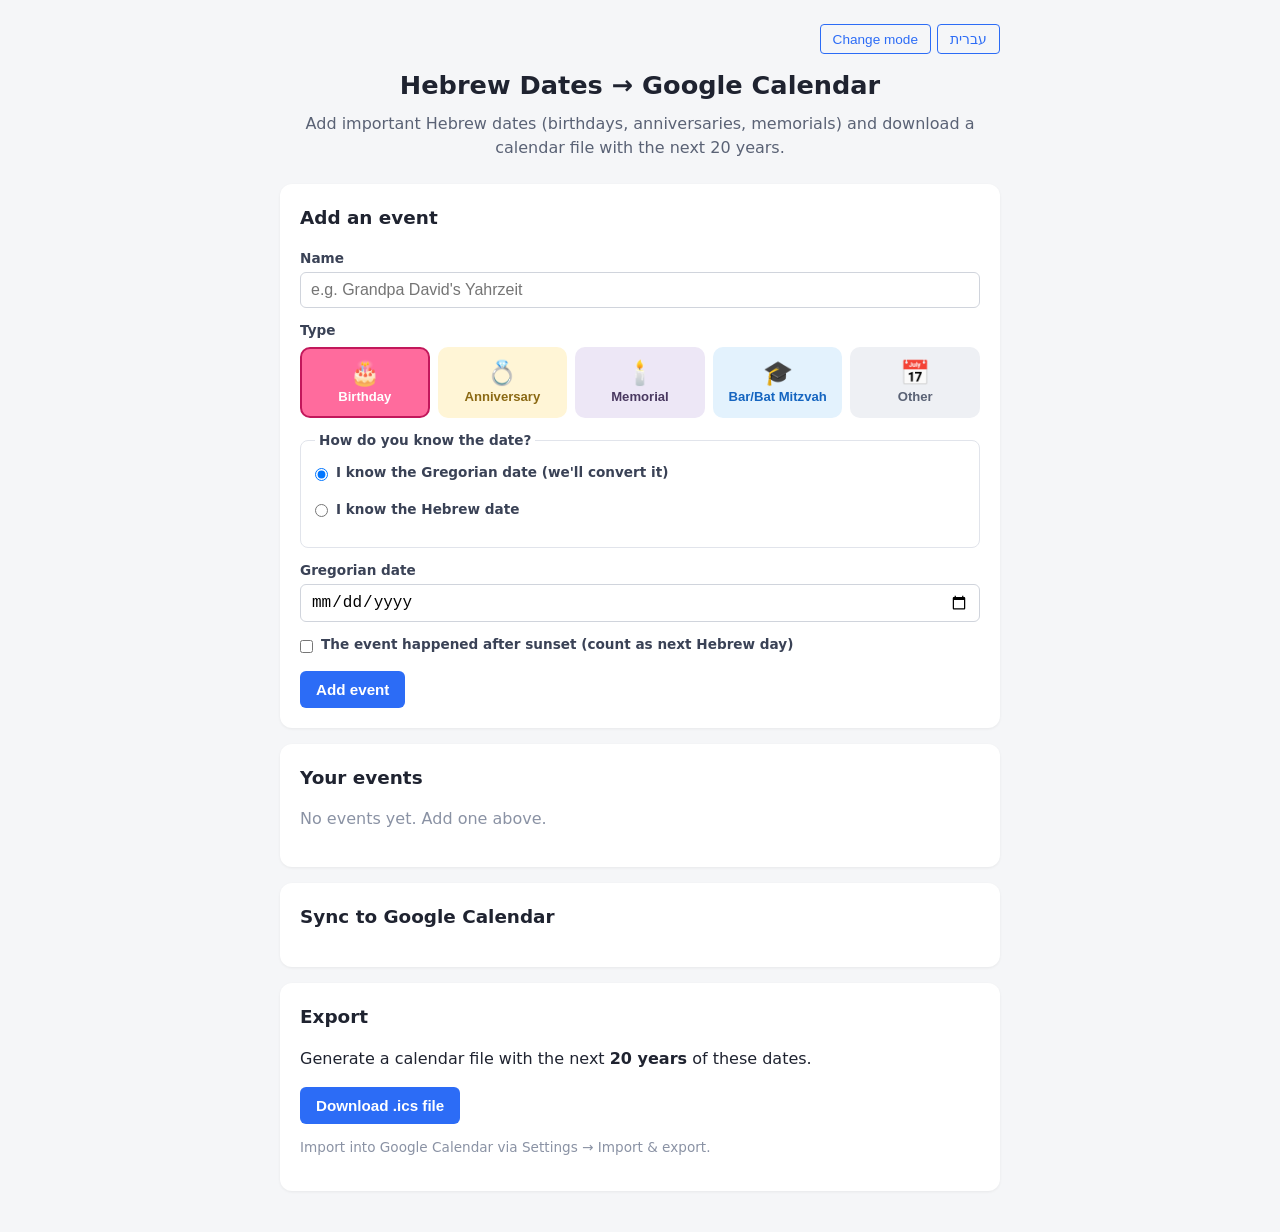
==== index.html @ 3ce381de "Initial commit: Hebrew Dates web app - Add/edit Hebrew dates (birthdays, anniversaries, yahrzeits, b" ====
<!DOCTYPE html>
<html lang="en">
<head>
  <meta charset="UTF-8" />
  <meta name="viewport" content="width=device-width, initial-scale=1.0" />
  <title data-i18n="title">Hebrew Dates → Google Calendar</title>
  <link rel="stylesheet" href="style.css" />
  <script src="https://accounts.google.com/gsi/client" async defer></script>
</head>
<body>
  <div id="welcome-modal" class="modal-backdrop" hidden>
    <div class="modal">
      <button id="modal-lang-toggle" class="modal-lang-toggle" type="button" data-i18n="langToggle">עברית</button>
      <h2 data-i18n="welcomeTitle">Welcome to Hebrew Dates</h2>
      <p data-i18n="welcomeDesc">Track Hebrew birthdays, anniversaries, yahrzeits, and bar/bat mitzvahs. Choose how to use the app:</p>
      <div class="welcome-options">
        <button class="welcome-btn" data-mode="google" type="button">
          <span class="welcome-icon">🔗</span>
          <span class="welcome-text">
            <strong data-i18n="connectMode">Connect with Google</strong>
            <span class="welcome-desc" data-i18n="connectModeDesc">Sync events to your Google Calendar. Access from any device.</span>
          </span>
        </button>
        <button class="welcome-btn" data-mode="anonymous" type="button">
          <span class="welcome-icon">👤</span>
          <span class="welcome-text">
            <strong data-i18n="anonymousMode">Continue without account</strong>
            <span class="welcome-desc" data-i18n="anonymousModeDesc">Just download an ICS file. Events live only in this browser.</span>
          </span>
        </button>
      </div>
    </div>
  </div>

  <main>
    <header>
      <div class="header-actions">
        <button id="switch-mode-btn" class="lang-toggle mode-switch" type="button" data-i18n="changeMode">Change mode</button>
        <button id="lang-toggle" class="lang-toggle" type="button" data-i18n="langToggle">עברית</button>
      </div>
      <h1 data-i18n="title">Hebrew Dates → Google Calendar</h1>
      <p class="sub" data-i18n="subtitle">Add important Hebrew dates (birthdays, anniversaries, memorials) and download a calendar file with the next 20 years.</p>
    </header>

    <section class="card">
      <h2 data-i18n="addEvent">Add an event</h2>
      <form id="event-form">
        <label>
          <span data-i18n="name">Name</span>
          <input type="text" id="name" data-i18n-placeholder="namePlaceholder" placeholder="e.g. Grandpa David's Yahrzeit" required />
        </label>

        <div class="type-field">
          <span class="field-label" data-i18n="type">Type</span>
          <div class="type-buttons" id="type-buttons">
            <button type="button" class="type-btn active" data-type="birthday">
              <span class="icon">🎂</span>
              <span data-i18n="typeBirthday">Birthday</span>
            </button>
            <button type="button" class="type-btn" data-type="anniversary">
              <span class="icon">💍</span>
              <span data-i18n="typeAnniversary">Anniversary</span>
            </button>
            <button type="button" class="type-btn" data-type="memorial">
              <span class="icon">🕯️</span>
              <span data-i18n="typeMemorial">Memorial</span>
            </button>
            <button type="button" class="type-btn" data-type="bar_mitzvah">
              <span class="icon">🎓</span>
              <span data-i18n="typeBarMitzvah">Bar/Bat Mitzvah</span>
            </button>
            <button type="button" class="type-btn" data-type="other">
              <span class="icon">📅</span>
              <span data-i18n="typeOther">Other</span>
            </button>
          </div>
          <input type="hidden" id="type" value="birthday" />
        </div>

        <label id="gender-field" hidden>
          <span data-i18n="gender">Gender</span>
          <select id="gender">
            <option value="boy" data-i18n="genderBoy">Boy (Bar Mitzvah, age 13)</option>
            <option value="girl" data-i18n="genderGirl">Girl (Bat Mitzvah, age 12)</option>
          </select>
        </label>

        <p id="bar-mitzvah-hint" class="hint" hidden data-i18n="barMitzvahHint">Enter the child's date of birth. We'll calculate the Bar Mitzvah date and the Shabbat Bar Mitzvah.</p>

        <fieldset>
          <legend data-i18n="howKnow">How do you know the date?</legend>
          <label class="inline">
            <input type="radio" name="mode" value="gregorian" checked />
            <span data-i18n="modeGregorian">I know the Gregorian date (we'll convert it)</span>
          </label>
          <label class="inline">
            <input type="radio" name="mode" value="hebrew" />
            <span data-i18n="modeHebrew">I know the Hebrew date</span>
          </label>
        </fieldset>

        <div id="gregorian-input">
          <label>
            <span data-i18n="gregorianDate">Gregorian date</span>
            <input type="date" id="gregorian-date" />
          </label>
          <label class="inline">
            <input type="checkbox" id="after-sunset" />
            <span data-i18n="afterSunset">The event happened after sunset (count as next Hebrew day)</span>
          </label>
        </div>

        <div id="hebrew-input" hidden>
          <div class="row">
            <label>
              <span data-i18n="day">Day</span>
              <select id="hebrew-day"></select>
            </label>
            <label>
              <span data-i18n="month">Month</span>
              <select id="hebrew-month">
                <option value="Tishrei" data-i18n="mTishrei">Tishrei</option>
                <option value="Cheshvan" data-i18n="mCheshvan">Cheshvan</option>
                <option value="Kislev" data-i18n="mKislev">Kislev</option>
                <option value="Tevet" data-i18n="mTevet">Tevet</option>
                <option value="Shvat" data-i18n="mShvat">Shvat</option>
                <option value="Adar" data-i18n="mAdar">Adar (or Adar II in leap years)</option>
                <option value="Adar I" data-i18n="mAdarI">Adar I (leap years only)</option>
                <option value="Nisan" data-i18n="mNisan">Nisan</option>
                <option value="Iyyar" data-i18n="mIyyar">Iyyar</option>
                <option value="Sivan" data-i18n="mSivan">Sivan</option>
                <option value="Tamuz" data-i18n="mTamuz">Tamuz</option>
                <option value="Av" data-i18n="mAv">Av</option>
                <option value="Elul" data-i18n="mElul">Elul</option>
              </select>
            </label>
          </div>
          <label>
            <span>
              <span data-i18n="hebrewYear">Hebrew year</span>
              <span id="year-optional" class="muted small" data-i18n="optional">(optional)</span>
              <span id="year-required" class="required-tag small" data-i18n="required" hidden>(required)</span>
            </span>
            <input type="text" id="hebrew-year" data-i18n-placeholder="yearPlaceholder" placeholder='e.g. תשפ"ו or 5786' />
            <span id="year-preview" class="muted small"></span>
          </label>
        </div>

        <button type="submit" data-i18n="submit">Add event</button>
      </form>
    </section>

    <section class="card">
      <h2 data-i18n="yourEvents">Your events</h2>
      <ul id="event-list"></ul>
      <p id="empty-msg" class="muted" data-i18n="empty">No events yet. Add one above.</p>
    </section>

    <section class="card" id="sync-card">
      <h2 data-i18n="googleSync">Sync to Google Calendar</h2>

      <div id="gcal-connect" hidden>
        <button id="connect-btn" type="button" data-i18n="connectGoogle">Connect Google Calendar</button>
      </div>

      <div id="gcal-connected" hidden>
        <p class="muted small">
          <span data-i18n="connectedStatus">✓ Connected to Google.</span>
          <a href="#" id="disconnect-btn" data-i18n="disconnect">Disconnect</a>
        </p>
        <label>
          <span data-i18n="calendarName">Calendar name</span>
          <input type="text" id="calendar-name-input" />
        </label>

        <div class="calendars-section">
          <div class="calendars-header">
            <span class="field-label" data-i18n="existingCalendars">Calendars in your Google account</span>
            <button id="refresh-cals-btn" class="link-btn" type="button" title="Refresh">↻</button>
          </div>
          <ul id="calendar-list" class="calendar-list"></ul>
          <p id="calendar-list-empty" class="muted small" data-i18n="noCalendarsYet" hidden>No calendars yet — clicking "Sync now" will create one.</p>
        </div>

        <button id="sync-btn" type="button" data-i18n="syncNow">Sync now</button>
        <p id="sync-status" class="muted small"></p>

        <div class="share-section">
          <div class="calendars-header">
            <span class="field-label" data-i18n="shareCalendar">Share calendar</span>
          </div>
          <p class="muted small" data-i18n="shareDesc">Invite friends/family. They'll get an email to add this calendar to their Google Calendar.</p>
          <div class="share-form">
            <input type="email" id="share-email" placeholder="email@example.com" />
            <select id="share-role">
              <option value="reader" data-i18n="roleReader">Can view</option>
              <option value="writer" data-i18n="roleWriter">Can edit</option>
            </select>
            <button id="share-btn" type="button" data-i18n="shareBtn">Share</button>
          </div>
          <ul id="share-list" class="share-list"></ul>
          <p id="share-status" class="muted small"></p>
        </div>
      </div>
    </section>

    <section class="card">
      <h2 data-i18n="export">Export</h2>
      <p data-i18n="exportDesc">Generate a calendar file with the next <strong>20 years</strong> of these dates.</p>
      <button id="download-btn" type="button" data-i18n="downloadBtn">Download .ics file</button>
      <p class="muted small" data-i18n="importHint">Import into Google Calendar via Settings → Import & export.</p>
    </section>
  </main>

  <script type="module" src="app.js"></script>
</body>
</html>
---- style.css ----
* { box-sizing: border-box; }

[hidden] { display: none !important; }

.modal-backdrop {
  position: fixed;
  inset: 0;
  background: #f5f6f8;
  display: flex;
  align-items: center;
  justify-content: center;
  z-index: 1000;
  padding: 16px;
}

.modal {
  background: #fff;
  border-radius: 14px;
  padding: 28px;
  max-width: 480px;
  width: 100%;
  box-shadow: 0 10px 30px rgba(0,0,0,0.08);
  position: relative;
}

.modal-lang-toggle {
  position: absolute;
  top: 12px;
  inset-inline-end: 12px;
  background: transparent;
  color: #2c6cf6;
  border: 1px solid #2c6cf6;
  padding: 4px 10px;
  font-size: 0.8rem;
  cursor: pointer;
  border-radius: 4px;
  font-weight: 500;
}

.modal-lang-toggle:hover {
  background: #2c6cf6;
  color: #fff;
}

.modal h2 {
  margin: 0 0 10px;
  font-size: 1.3rem;
}

.modal p {
  margin: 0 0 18px;
  color: #5a6275;
}

.welcome-options {
  display: grid;
  gap: 10px;
}

.welcome-btn {
  display: flex;
  align-items: flex-start;
  gap: 14px;
  text-align: start;
  padding: 14px 16px;
  border-radius: 10px;
  border: 2px solid #e1e4eb;
  background: #fff;
  cursor: pointer;
  font-size: 0.95rem;
  font-weight: 500;
  color: inherit;
  transition: all 0.15s;
}

.welcome-btn:hover {
  border-color: #2c6cf6;
  background: #f5f8ff;
  transform: translateY(-1px);
}

.welcome-icon {
  font-size: 1.5rem;
  line-height: 1;
}

.welcome-text {
  display: flex;
  flex-direction: column;
  gap: 2px;
}

.welcome-text strong {
  font-weight: 700;
  color: #2c6cf6;
}

.welcome-desc {
  font-size: 0.85rem;
  font-weight: 400;
  color: #5a6275;
}

.header-actions {
  align-self: flex-end;
  display: flex;
  gap: 6px;
  margin-bottom: 12px;
}

body {
  font-family: -apple-system, BlinkMacSystemFont, "Segoe UI", system-ui, sans-serif;
  background: #f5f6f8;
  color: #1f2330;
  margin: 0;
  padding: 24px 16px;
  line-height: 1.5;
}

main {
  max-width: 720px;
  margin: 0 auto;
}

header {
  display: flex;
  flex-direction: column;
  margin-bottom: 24px;
}

.lang-toggle {
  background: transparent;
  color: #2c6cf6;
  border: 1px solid #2c6cf6;
  padding: 6px 12px;
  font-size: 0.85rem;
  font-weight: 500;
  border-radius: 4px;
}

.lang-toggle:hover {
  background: #2c6cf6;
  color: #fff;
}

header h1,
header .sub {
  text-align: center;
}

header h1 {
  margin: 0 0 8px;
  font-size: 1.6rem;
}

.sub {
  margin: 0;
  color: #5a6275;
}

.card {
  background: #fff;
  border-radius: 12px;
  padding: 20px;
  margin-bottom: 16px;
  box-shadow: 0 1px 3px rgba(0,0,0,0.06);
}

.card h2 {
  margin: 0 0 16px;
  font-size: 1.15rem;
}

label {
  display: block;
  margin-bottom: 12px;
}

label > span {
  display: block;
  font-size: 0.85rem;
  font-weight: 600;
  margin-bottom: 4px;
  color: #3a4256;
}

label.inline {
  display: flex;
  align-items: center;
  gap: 8px;
  font-weight: normal;
}

label.inline input {
  margin: 0;
}

input[type="text"],
input[type="email"],
input[type="date"],
input[type="number"],
select {
  width: 100%;
  padding: 8px 10px;
  border: 1px solid #d0d4dc;
  border-radius: 6px;
  font-size: 1rem;
  background: #fff;
}

fieldset {
  border: 1px solid #e1e4eb;
  border-radius: 8px;
  padding: 12px 14px;
  margin: 0 0 12px;
}

fieldset legend {
  font-size: 0.85rem;
  font-weight: 600;
  color: #3a4256;
  padding: 0 4px;
}

.row {
  display: flex;
  gap: 12px;
}

.row label {
  flex: 1;
}

button {
  background: #2c6cf6;
  color: #fff;
  border: none;
  border-radius: 6px;
  padding: 10px 16px;
  font-size: 0.95rem;
  font-weight: 600;
  cursor: pointer;
}

button:hover {
  background: #1d57d3;
}

#event-list {
  list-style: none;
  padding: 0;
  margin: 0;
}

#event-list li {
  display: flex;
  justify-content: space-between;
  align-items: center;
  padding: 10px 0;
  border-bottom: 1px solid #eef0f4;
}

#event-list li:last-child {
  border-bottom: none;
}

.event-info {
  display: flex;
  flex-direction: column;
}

.event-name {
  font-weight: 600;
}

.event-meta {
  font-size: 0.85rem;
  color: #5a6275;
}

.delete-btn {
  background: transparent;
  color: #c0392b;
  font-weight: 500;
  padding: 4px 8px;
}

.delete-btn:hover {
  background: #fdecea;
}

.muted {
  color: #8a92a4;
}

.small {
  font-size: 0.85rem;
}

.type-field {
  margin-bottom: 12px;
}

.field-label {
  display: block;
  font-size: 0.85rem;
  font-weight: 600;
  margin-bottom: 6px;
  color: #3a4256;
}

.type-buttons {
  display: grid;
  grid-template-columns: repeat(auto-fit, minmax(110px, 1fr));
  gap: 8px;
}

.type-btn {
  padding: 12px 6px;
  display: flex;
  flex-direction: column;
  align-items: center;
  gap: 4px;
  border: 2px solid transparent;
  border-radius: 10px;
  font-size: 0.82rem;
  font-weight: 600;
  cursor: pointer;
  transition: transform 0.1s, box-shadow 0.15s;
  background: #f5f6f8;
  color: #3a4256;
  text-align: center;
  line-height: 1.15;
  min-height: 70px;
}

.type-btn:hover {
  transform: translateY(-1px);
  box-shadow: 0 2px 8px rgba(0,0,0,0.08);
}

.type-btn .icon {
  font-size: 1.5rem;
  line-height: 1;
}

.type-btn[data-type="birthday"]      { background: #ffe4ec; color: #c2185b; }
.type-btn[data-type="anniversary"]   { background: #fff5d6; color: #8b6914; }
.type-btn[data-type="memorial"]      { background: #ede7f6; color: #4a3961; }
.type-btn[data-type="bar_mitzvah"]   { background: #e3f2fd; color: #1565c0; }
.type-btn[data-type="other"]         { background: #eef0f4; color: #5a6275; }

.type-btn[data-type="birthday"].active    { background: #ff6b9d; color: #fff; border-color: #c2185b; }
.type-btn[data-type="anniversary"].active { background: #d4a017; color: #fff; border-color: #8b6914; }
.type-btn[data-type="memorial"].active    { background: #6c5b7b; color: #fff; border-color: #4a3961; }
.type-btn[data-type="bar_mitzvah"].active { background: #4a90e2; color: #fff; border-color: #1565c0; }
.type-btn[data-type="other"].active       { background: #7f8c8d; color: #fff; border-color: #5a6275; }

.hint {
  background: #fff8e1;
  border-inline-start: 3px solid #ffc107;
  padding: 8px 12px;
  margin: 0 0 16px;
  font-size: 0.9rem;
  border-radius: 4px;
  color: #5a4a00;
}

.event-sub {
  padding-inline-start: 12px;
  border-inline-start: 2px solid #e1e4eb;
  margin-top: 2px;
}

#year-preview {
  display: block;
  margin-top: 4px;
  min-height: 1.1em;
}

.required-tag {
  color: #c0392b;
  font-weight: 600;
}

.setup-steps {
  margin: 4px 0 0;
  padding-inline-start: 20px;
}

.setup-steps li {
  margin-bottom: 4px;
  line-height: 1.4;
}

.setup-steps code {
  background: #f0eada;
  padding: 1px 5px;
  border-radius: 3px;
  font-size: 0.88em;
}

#sync-status:not(:empty) {
  margin-top: 10px;
  padding: 6px 10px;
  background: #eef5ff;
  border-radius: 4px;
}

.calendars-section {
  margin-bottom: 12px;
}

.calendars-header {
  display: flex;
  justify-content: space-between;
  align-items: center;
  margin-bottom: 6px;
}

.link-btn {
  background: transparent;
  color: #2c6cf6;
  border: none;
  padding: 2px 6px;
  font-size: 1rem;
  cursor: pointer;
}

.link-btn:hover {
  background: #eef5ff;
}

.calendar-list {
  list-style: none;
  padding: 0;
  margin: 0;
  border: 1px solid #e1e4eb;
  border-radius: 6px;
  max-height: 220px;
  overflow-y: auto;
}

.calendar-list li {
  padding: 8px 12px;
  display: flex;
  align-items: center;
  gap: 8px;
  cursor: pointer;
  border-bottom: 1px solid #eef0f4;
}

.calendar-list li:last-child {
  border-bottom: none;
}

.calendar-list li:hover {
  background: #f5f6f8;
}

.calendar-list li.active {
  background: #eef5ff;
  font-weight: 600;
}

.calendar-dot {
  width: 10px;
  height: 10px;
  border-radius: 50%;
  flex-shrink: 0;
  background: #bbb;
}

.calendar-name-text {
  flex: 1;
}

.calendar-badge {
  font-size: 0.75rem;
  background: #2c6cf6;
  color: #fff;
  padding: 1px 8px;
  border-radius: 10px;
  font-weight: 600;
}

.share-section {
  margin-top: 18px;
  padding-top: 16px;
  border-top: 1px solid #eef0f4;
}

.share-form {
  display: grid;
  grid-template-columns: minmax(0, 1fr) auto auto;
  gap: 8px;
  align-items: stretch;
  margin-bottom: 8px;
}

.share-form select {
  min-width: 110px;
}

.share-list {
  list-style: none;
  padding: 0;
  margin: 8px 0 0;
}

.share-list li {
  display: flex;
  align-items: center;
  gap: 8px;
  padding: 6px 0;
  border-bottom: 1px solid #eef0f4;
}

.share-list li:last-child {
  border-bottom: none;
}

.share-email {
  flex: 1;
  word-break: break-all;
}

.share-role-tag {
  font-size: 0.75rem;
  color: #5a6275;
  background: #eef0f4;
  padding: 1px 8px;
  border-radius: 10px;
}

/* RTL adjustments */
html[dir="rtl"] body {
  font-family: -apple-system, BlinkMacSystemFont, "Segoe UI", "Arial Hebrew", "David", system-ui, sans-serif;
}

html[dir="rtl"] input[type="date"] {
  direction: ltr;
  text-align: right;
}
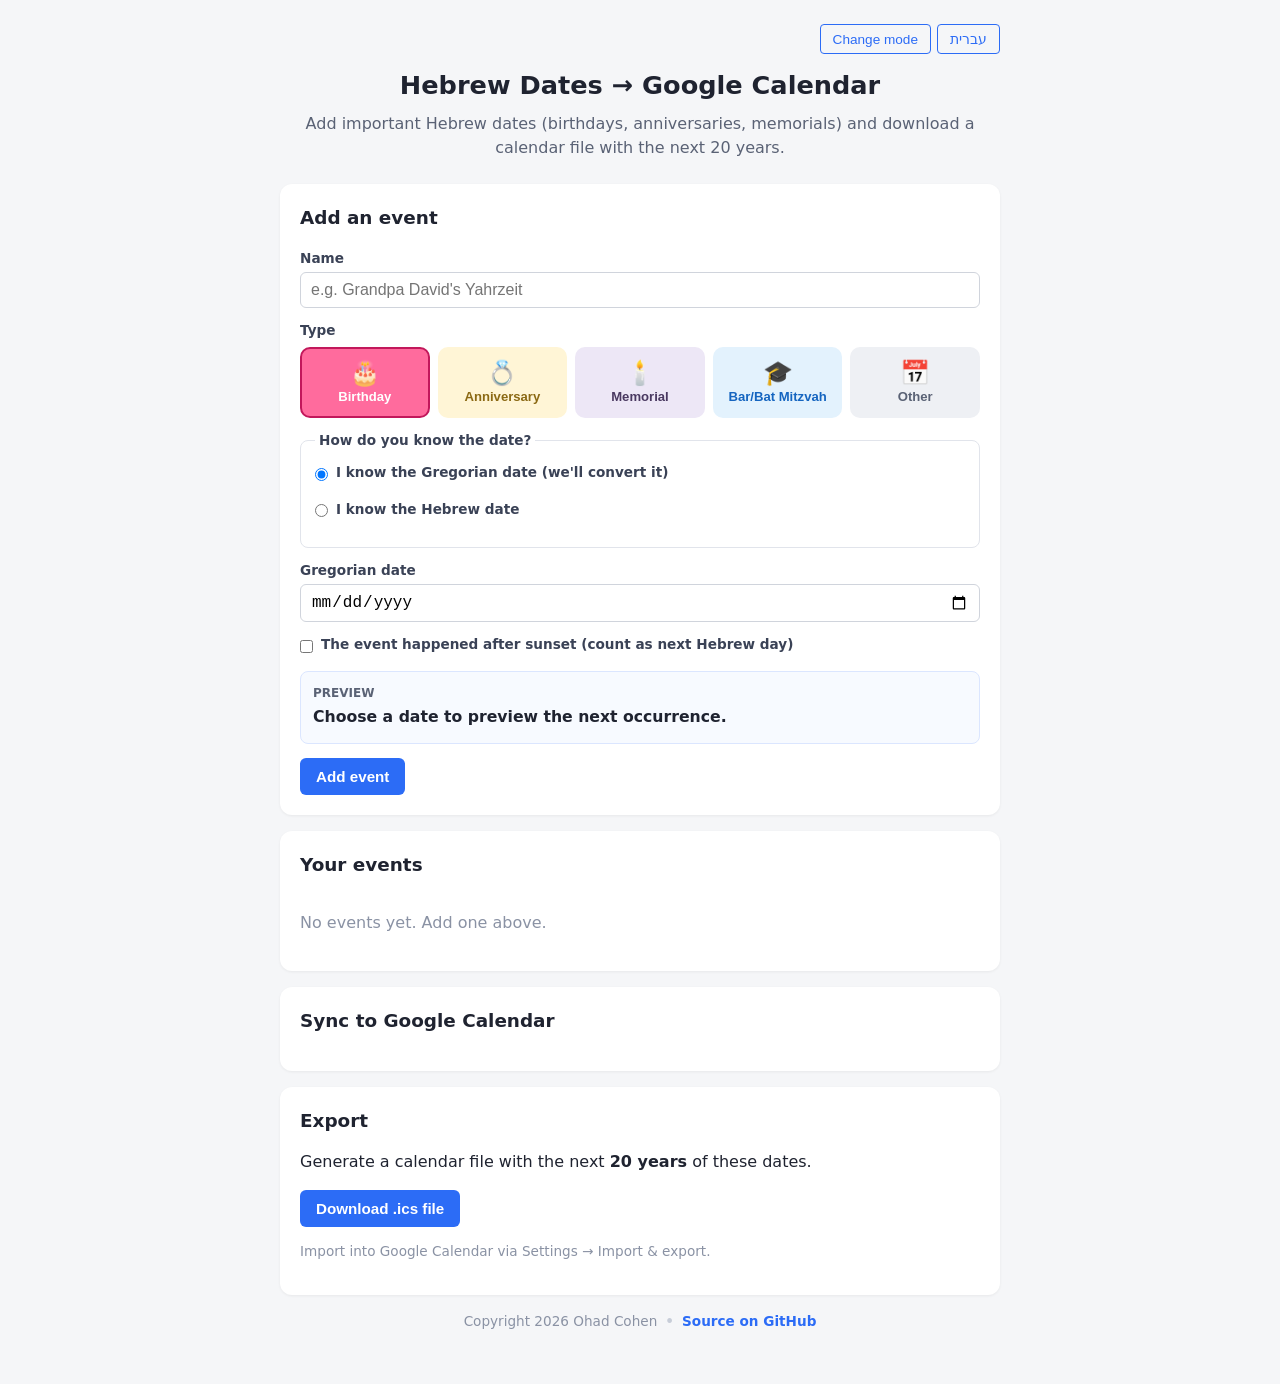
==== commit 36847741: "Polish event preview and calendar UX" ====
--- a/index.html
+++ b/index.html
@@ -146,7 +146,16 @@
           </label>
         </div>
 
-        <button type="submit" data-i18n="submit">Add event</button>
+        <div id="event-preview" class="event-preview" aria-live="polite">
+          <span class="preview-label" data-i18n="previewLabel">Preview</span>
+          <strong id="event-preview-title" data-i18n="previewEmpty">Choose a date to preview the next occurrence.</strong>
+          <span id="event-preview-meta"></span>
+        </div>
+
+        <div class="form-actions">
+          <button type="submit" id="submit-btn">Add event</button>
+          <button type="button" id="cancel-edit-btn" class="link-btn" hidden data-i18n="cancelEdit">Cancel edit</button>
+        </div>
       </form>
     </section>
 
@@ -210,7 +219,17 @@
       <button id="download-btn" type="button" data-i18n="downloadBtn">Download .ics file</button>
       <p class="muted small" data-i18n="importHint">Import into Google Calendar via Settings → Import & export.</p>
     </section>
+
+    <footer class="app-footer">
+      <span data-i18n="copyrightLine">Copyright 2026 Ohad Cohen</span>
+      <a href="https://github.com/ohadc7/hebrew-dates-app" target="_blank" rel="noopener noreferrer" data-i18n="githubLink">Source on GitHub</a>
+    </footer>
   </main>
+
+  <div id="toast" class="toast" hidden>
+    <span id="toast-text"></span>
+    <button id="toast-action" type="button" class="link-btn"></button>
+  </div>
 
   <script type="module" src="app.js"></script>
 </body>
--- a/style.css
+++ b/style.css
@@ -250,14 +250,24 @@
   list-style: none;
   padding: 0;
   margin: 0;
-}
-
-#event-list li {
-  display: flex;
-  justify-content: space-between;
-  align-items: center;
-  padding: 10px 0;
-  border-bottom: 1px solid #eef0f4;
+  display: grid;
+  gap: 10px;
+}
+
+#event-list li.event-card {
+  display: grid;
+  grid-template-columns: minmax(0, 1fr) auto;
+  align-items: start;
+  gap: 12px;
+  padding: 12px;
+  border: 1px solid #e4e8f0;
+  border-radius: 8px;
+  background: #fbfcff;
+}
+
+#event-list .event-info {
+  flex: 1;
+  min-width: 0;
 }
 
 #event-list li:last-child {
@@ -267,15 +277,49 @@
 .event-info {
   display: flex;
   flex-direction: column;
+  gap: 2px;
+  position: relative;
+  padding-inline-start: 34px;
+}
+
+.event-icon {
+  position: absolute;
+  inset-inline-start: 0;
+  top: 1px;
+  display: grid;
+  place-items: center;
+  width: 26px;
+  height: 26px;
+  border-radius: 8px;
+  background: #eef5ff;
+  font-size: 1rem;
 }
 
 .event-name {
   font-weight: 600;
+  overflow-wrap: anywhere;
 }
 
 .event-meta {
   font-size: 0.85rem;
   color: #5a6275;
+}
+
+.event-next {
+  width: fit-content;
+  margin-top: 3px;
+  padding: 2px 8px;
+  border-radius: 999px;
+  background: #eaf7f0;
+  color: #276749;
+  font-size: 0.78rem;
+  font-weight: 600;
+}
+
+.event-actions {
+  display: flex;
+  align-items: center;
+  gap: 4px;
 }
 
 .delete-btn {
@@ -287,6 +331,55 @@
 
 .delete-btn:hover {
   background: #fdecea;
+}
+
+.edit-btn {
+  background: transparent;
+  color: #2c6cf6;
+  font-weight: 500;
+  padding: 4px 8px;
+}
+
+.edit-btn:hover {
+  background: #eef5ff;
+}
+
+.form-actions {
+  display: flex;
+  align-items: center;
+  gap: 10px;
+}
+
+.event-preview {
+  margin: 4px 0 14px;
+  padding: 12px;
+  border: 1px solid #dbe6ff;
+  border-radius: 8px;
+  background: #f7faff;
+  display: grid;
+  gap: 3px;
+}
+
+.preview-label {
+  color: #5a6275;
+  font-size: 0.75rem;
+  font-weight: 700;
+  text-transform: uppercase;
+  letter-spacing: 0;
+}
+
+#event-preview-title {
+  color: #1f2330;
+  font-size: 0.98rem;
+}
+
+#event-preview-title.preview-warning {
+  color: #9a3412;
+}
+
+#event-preview-meta {
+  color: #5a6275;
+  font-size: 0.86rem;
 }
 
 .muted {
@@ -533,6 +626,75 @@
   border-radius: 10px;
 }
 
+.toast {
+  position: fixed;
+  inset-inline: 16px;
+  bottom: 16px;
+  z-index: 1100;
+  max-width: 520px;
+  margin: 0 auto;
+  padding: 10px 12px;
+  border-radius: 8px;
+  background: #1f2330;
+  color: #fff;
+  box-shadow: 0 10px 24px rgba(0,0,0,0.18);
+  display: flex;
+  align-items: center;
+  justify-content: space-between;
+  gap: 12px;
+}
+
+.toast .link-btn {
+  color: #9ec5ff;
+  font-weight: 700;
+  white-space: nowrap;
+}
+
+.toast .link-btn:hover {
+  background: rgba(255,255,255,0.1);
+}
+
+.app-footer {
+  display: flex;
+  justify-content: center;
+  align-items: center;
+  flex-wrap: wrap;
+  gap: 8px;
+  margin: 10px 0 28px;
+  color: #8a92a4;
+  font-size: 0.85rem;
+}
+
+.app-footer a {
+  color: #2c6cf6;
+  font-weight: 600;
+  text-decoration: none;
+}
+
+.app-footer a:hover {
+  text-decoration: underline;
+}
+
+.app-footer a::before {
+  content: "•";
+  color: #c7cdd8;
+  margin-inline-end: 8px;
+}
+
+@media (max-width: 560px) {
+  #event-list li.event-card {
+    grid-template-columns: 1fr;
+  }
+
+  .event-actions {
+    justify-content: flex-end;
+  }
+
+  .share-form {
+    grid-template-columns: 1fr;
+  }
+}
+
 /* RTL adjustments */
 html[dir="rtl"] body {
   font-family: -apple-system, BlinkMacSystemFont, "Segoe UI", "Arial Hebrew", "David", system-ui, sans-serif;
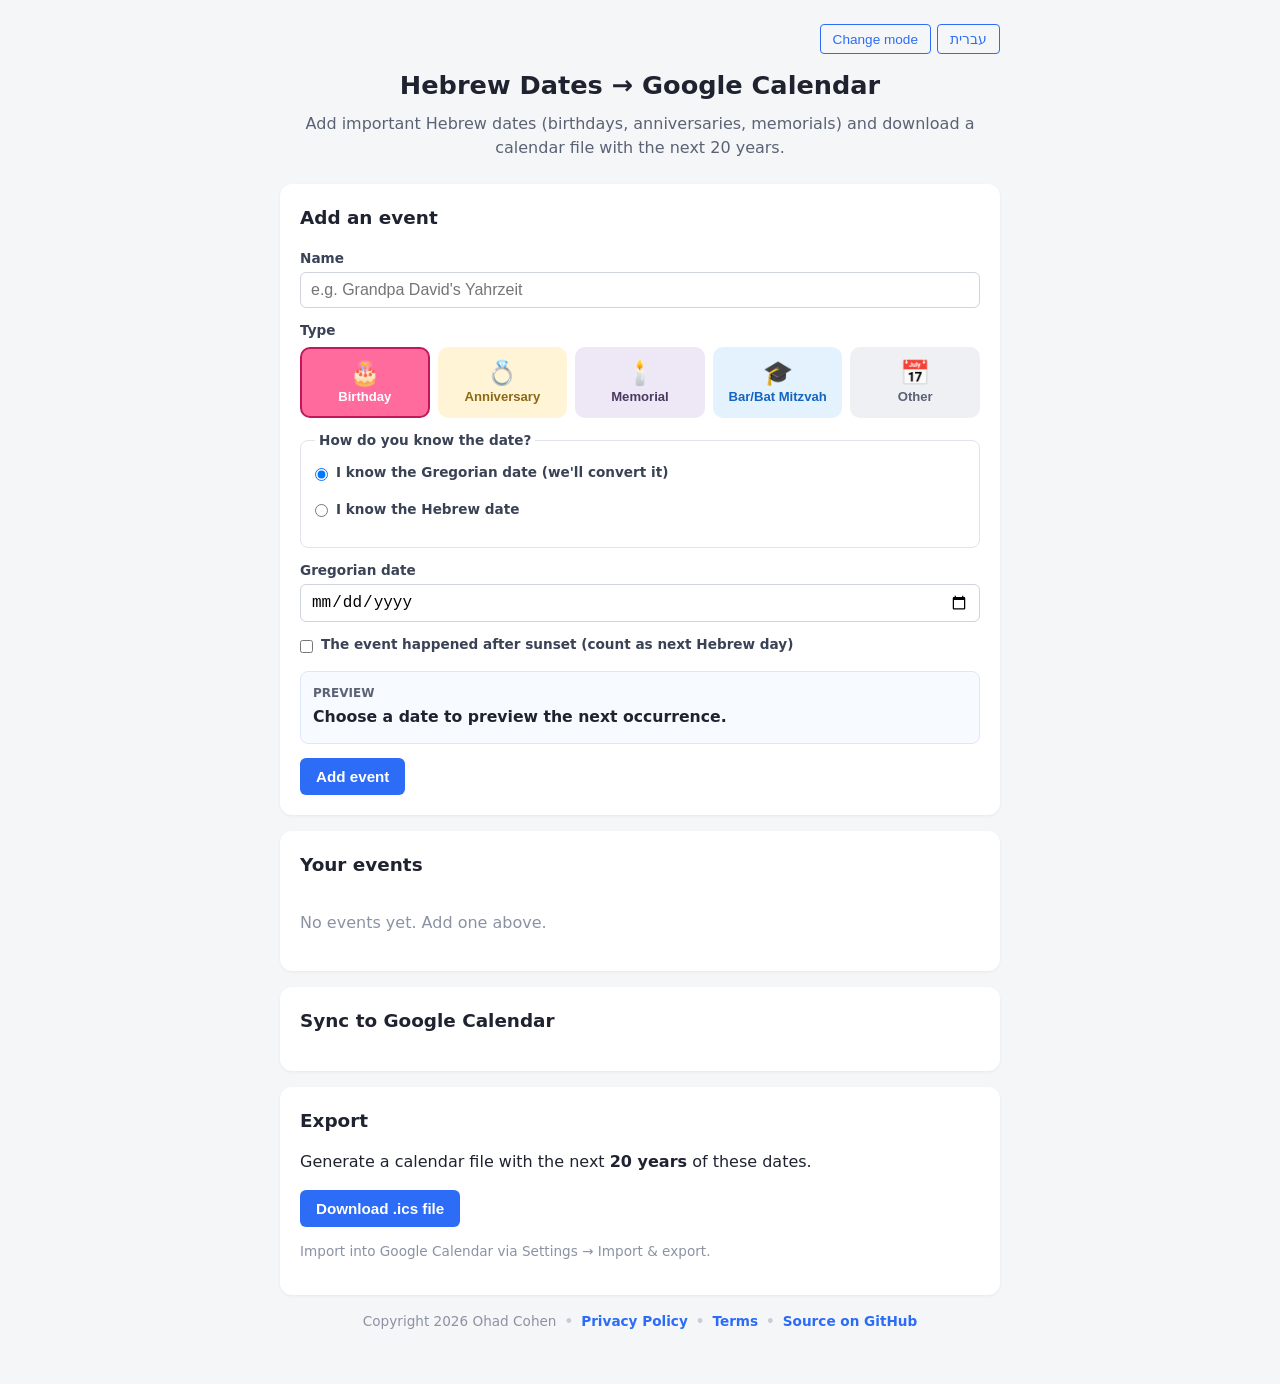
==== commit 53e790ec: "Add privacy and terms pages" ====
--- a/index.html
+++ b/index.html
@@ -222,6 +222,8 @@
 
     <footer class="app-footer">
       <span data-i18n="copyrightLine">Copyright 2026 Ohad Cohen</span>
+      <a href="privacy.html" data-i18n="privacyLink">Privacy Policy</a>
+      <a href="terms.html" data-i18n="termsLink">Terms</a>
       <a href="https://github.com/ohadc7/hebrew-dates-app" target="_blank" rel="noopener noreferrer" data-i18n="githubLink">Source on GitHub</a>
     </footer>
   </main>
--- a/style.css
+++ b/style.css
@@ -681,6 +681,47 @@
   margin-inline-end: 8px;
 }
 
+.legal-page main {
+  max-width: 820px;
+}
+
+.legal-header {
+  align-items: flex-start;
+}
+
+.legal-header h1,
+.legal-header .sub {
+  text-align: start;
+}
+
+.back-link {
+  color: #2c6cf6;
+  font-weight: 600;
+  text-decoration: none;
+}
+
+.back-link:hover {
+  text-decoration: underline;
+}
+
+.legal-card h2 {
+  margin-top: 22px;
+}
+
+.legal-card h2:first-child {
+  margin-top: 0;
+}
+
+.legal-card p {
+  margin: 0 0 12px;
+  color: #3a4256;
+}
+
+.legal-card a {
+  color: #2c6cf6;
+  font-weight: 600;
+}
+
 @media (max-width: 560px) {
   #event-list li.event-card {
     grid-template-columns: 1fr;
